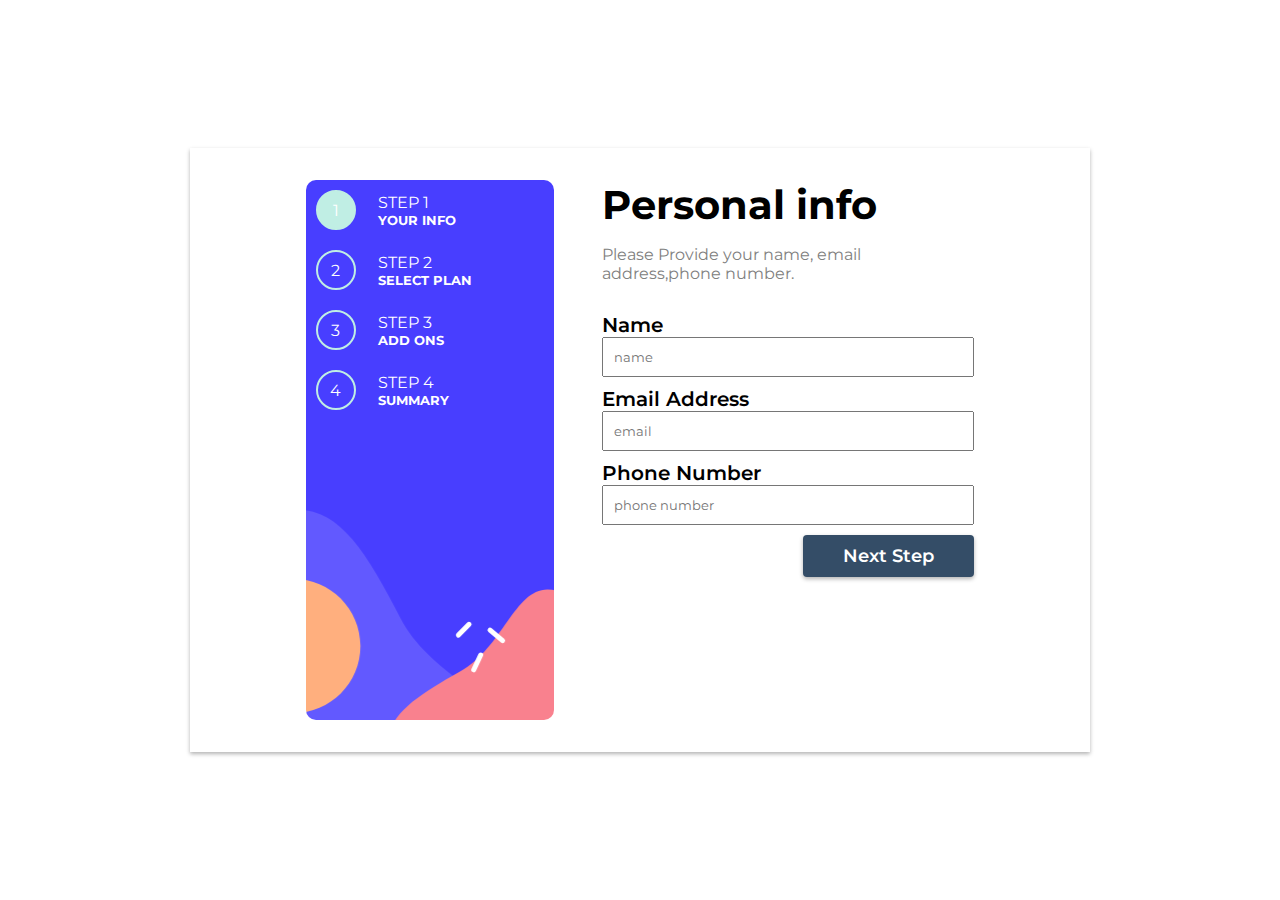
==== index.html @ 580266ca "firs commit" ====
<!DOCTYPE html>
<html lang="en">
<head>
    <meta charset="UTF-8">
    <meta http-equiv="X-UA-Compatible" content="IE=edge">
    <meta name="viewport" content="width=device-width, initial-scale=1.0">
    <title>Document</title>
    <link rel="stylesheet" href="./style.css">
</head>
<body>
    <main>
     <div class="container">
     
      <div class="mid-container">
        <div class="grid">
            <div class="left-sidebar">
                <article>
                    <div class="step ">
                        <div class="circle active">1</div>
                        <div>
                            <p>Step 1</p>
                            <h5>YOUR INFO</h5>
                        </div>
                    </div>
                    <div class="step ">
                        <div class="circle">2</div>
                        <div>
                            <p>Step 2</p>
                            <h5>SELECT PLAN</h5>
                        </div>
                    </div>
                    <div class="step ">
                        <div class="circle">3</div>
                        <div>
                            <p>Step 3</p>
                            <h5>add ons</h5>
                        </div>
                    </div>
                    <div class="step ">
                        <div class="circle">4</div>
                        <div>
                            <p>Step 4</p>
                            <h5>summary</h5>
                        </div>
                    </div>
                </article>
            </div>
            <div class="right-sidebar">
                <div class="info">
                    <h2>Personal info</h2>
                    <p>Please Provide your name, email address,phone number.</p>

                    <form>
                        <div>
                            <label for="name">Name</label>
                            <input type="text" id="name" placeholder="name">
                        </div>
                        <div>
                            <label for="email">Email Address</label>
                            <input type="text" id="email" placeholder="email">
                        </div>
                        <div>
                            <label for="number">Phone Number</label>
                            <input type="text" id="number" required placeholder="phone number">
                        </div>
                        <div class="btn">
                           <a href="./step2.html" class="button"> Next Step</a>
                        </div>
                    </form>
                </div>
            </div>
        </div>
      </div>
      
     </div>
    </main>
</body>
</html>
---- style.css ----
@import url('https://fonts.googleapis.com/css2?family=Montserrat:wght@300;400;500;600;700&display=swap');
*{
    padding: 0;
    margin: 0;
    box-sizing: border-box;
    font-family: 'Montserrat', sans-serif;
}
.container{
    max-width: 1320px;
    margin: 0 auto;
    padding: 0 1rem;
}

.left-sidebar{
    background-image: url('./images/bg-sidebar-desktop.svg');
    background-repeat: no-repeat;
    background-position: center;
    border-radius: 10px;
    text-transform: uppercase;
}
/* .right-sidebar{
    display: flex;
    align-items: center;
    justify-content: space-between;
    flex-direction: column;
} */
.grid{
    width: 80%;
    margin: 0 auto;
    min-height: 60vh;
    display: grid;
    grid-template-columns: 2fr 3fr;
    gap: 3rem;
}
.mid-container {
    position: absolute;
    width: 900px;
    margin: 0 auto;
    box-shadow: 0 2px 4px rgba(0,0,0,0.3);
    padding: 2rem;
    top: 50%;
    left: 50%;
    transform: translate(-50%, -50%);
}
img{
    max-width: 100%;
    margin: 0 auto;
}
input{
    width: 100%;
    padding: 10px;
    margin-bottom: 10px;
}
.info{
    display: flex;
    justify-content: center;
    flex-direction: column;
}
.step{
    display: flex;
    align-items: center;
    gap: 1.4rem;
    padding: 10px;
    color: white;
}
a{
    text-decoration: none;
}
.active{
    background-color: #C0EEE4;
}
.circle{
    width: 40px;
    height: 40px;
    display: flex;
    align-items: center;
    justify-content: center;
    border: 2px solid #C0EEE4;
    border-radius: 50%;
    padding: 5px;
  
}
.info h2{
    font-size: 40px;
    margin-bottom: 1rem;
}
.info p{
    color: gray;
}
form{
    margin-top: 30px;
}
label{
    font-size: 20px;
    font-weight: 600;
   margin-bottom: 10px;
}
.btn {
    display: flex;
    align-items: flex-end;
    justify-content: end;
}
.button {
background-color: #344D67;
padding: 10px 40px;
box-shadow: 0 2px 4px rgba(0,0,0,0.3);
border-radius: 4px;
color: white;
font-size: 18px;
font-weight: 600;
border: 0;
outline: none;
cursor: pointer;
}
.cards{
    display: grid;
    grid-template-columns: repeat(3,1fr);
    gap: .5rem;
    margin-top: 50px;
}
.step3-cards{
    display: grid;
    grid-template-columns: 1fr;
    gap: .5rem;
    margin-top: 50px;
}
.step-3{
    box-shadow: 0 2px 4px rgba(0,0,0,0.3);
    padding: 20px;
    border-radius: 5px;
}
.step-3 input{
    width: inherit;
}
.step-3-card{
    display: flex;
    align-items: center;
    gap: 1rem;
}
.step-3-flex{
    display: flex;
    align-items: center;
    justify-content: space-between;
}
.card{
    box-shadow: 0 2px 4px rgba(0,0,0,0.3);
    padding: 20px;
    border-radius: 5px;
}
.card h3{
    font-size: 20px;
    margin-bottom: 10px;

}
.flex{
    display: flex;
    align-items: center;
    justify-content: space-between;
    padding-top: 30px ;
}
.form-box {
    background: aliceblue;
    padding: 20px;
}
.form-item {
    display: flex;
    align-items: center;
    justify-content: space-between;
    padding: 10px 0;
}
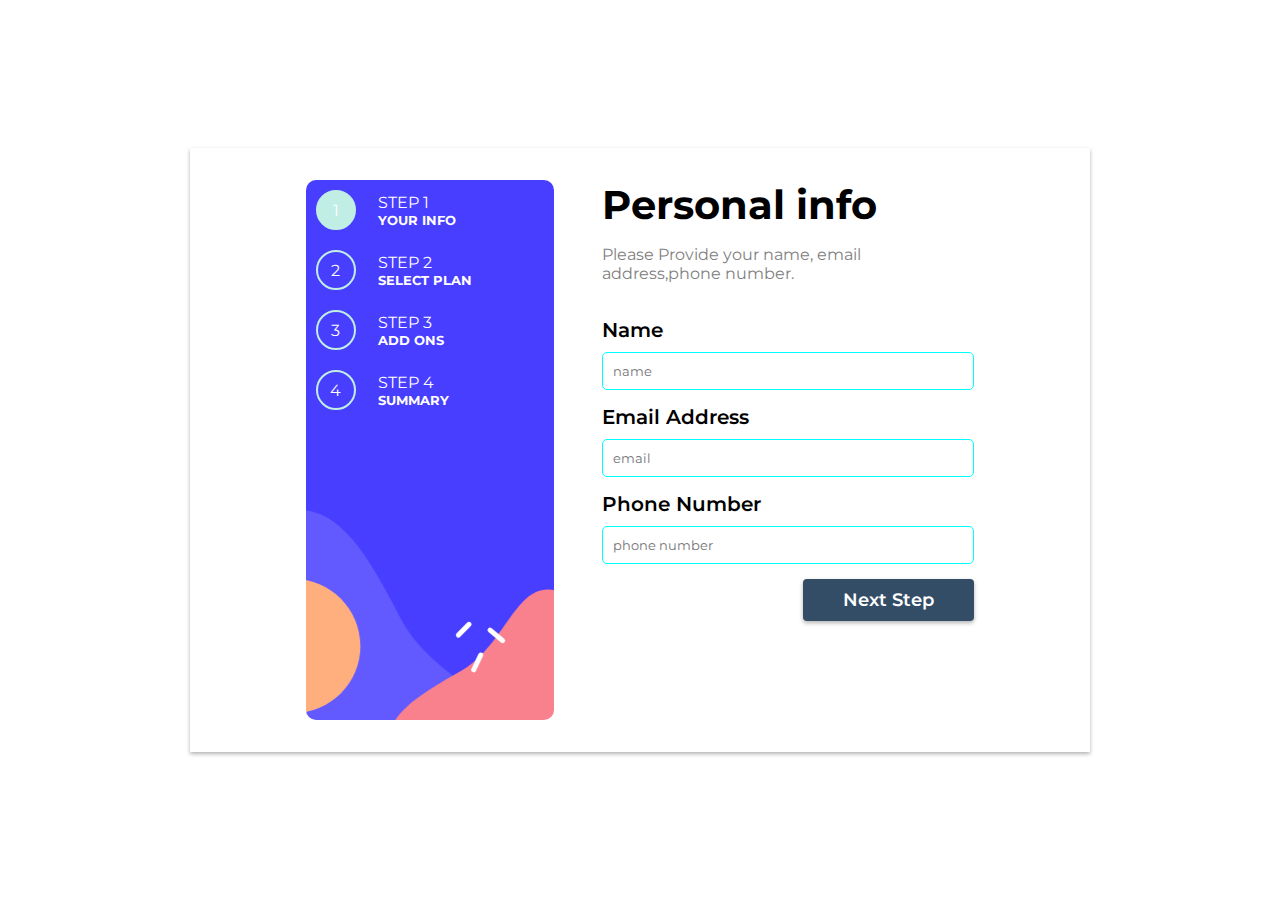
==== commit d2502769: "change style" ====
--- a/index.html
+++ b/index.html
@@ -17,28 +17,28 @@
                 <article>
                     <div class="step ">
                         <div class="circle active">1</div>
-                        <div>
+                        <div class="step-details">
                             <p>Step 1</p>
                             <h5>YOUR INFO</h5>
                         </div>
                     </div>
                     <div class="step ">
                         <div class="circle">2</div>
-                        <div>
+                        <div class="step-details">
                             <p>Step 2</p>
                             <h5>SELECT PLAN</h5>
                         </div>
                     </div>
                     <div class="step ">
                         <div class="circle">3</div>
-                        <div>
+                        <div class="step-details">
                             <p>Step 3</p>
                             <h5>add ons</h5>
                         </div>
                     </div>
                     <div class="step ">
                         <div class="circle">4</div>
-                        <div>
+                        <div class="step-details">
                             <p>Step 4</p>
                             <h5>summary</h5>
                         </div>
--- a/style.css
+++ b/style.css
@@ -46,10 +46,13 @@
     max-width: 100%;
     margin: 0 auto;
 }
-input{
+input {
     width: 100%;
     padding: 10px;
-    margin-bottom: 10px;
+    margin: 10px 0;
+    border: 1px solid aqua;
+    outline: none;
+    border-radius: 5px;
 }
 .info{
     display: flex;
@@ -90,10 +93,13 @@
 form{
     margin-top: 30px;
 }
+form div{
+    margin:5px 0;
+}
 label{
     font-size: 20px;
     font-weight: 600;
-   margin-bottom: 10px;
+    margin-bottom: 10px;
 }
 .btn {
     display: flex;
@@ -112,6 +118,7 @@
 outline: none;
 cursor: pointer;
 }
+
 .cards{
     display: grid;
     grid-template-columns: repeat(3,1fr);
@@ -167,4 +174,23 @@
     align-items: center;
     justify-content: space-between;
     padding: 10px 0;
-}+}
+.thank-center {
+    width: 100%;
+    height: 100%;
+    display: flex;
+    flex-direction: column;
+    align-items: center;
+    justify-content: center;
+    text-align: center;
+}
+.thank-center img{
+    width: 80px;
+    height: 60px;
+    margin: 0 auto;
+}
+.thank-center h3{
+    font-size: 30px;
+    margin-bottom: 12px;
+}
+
